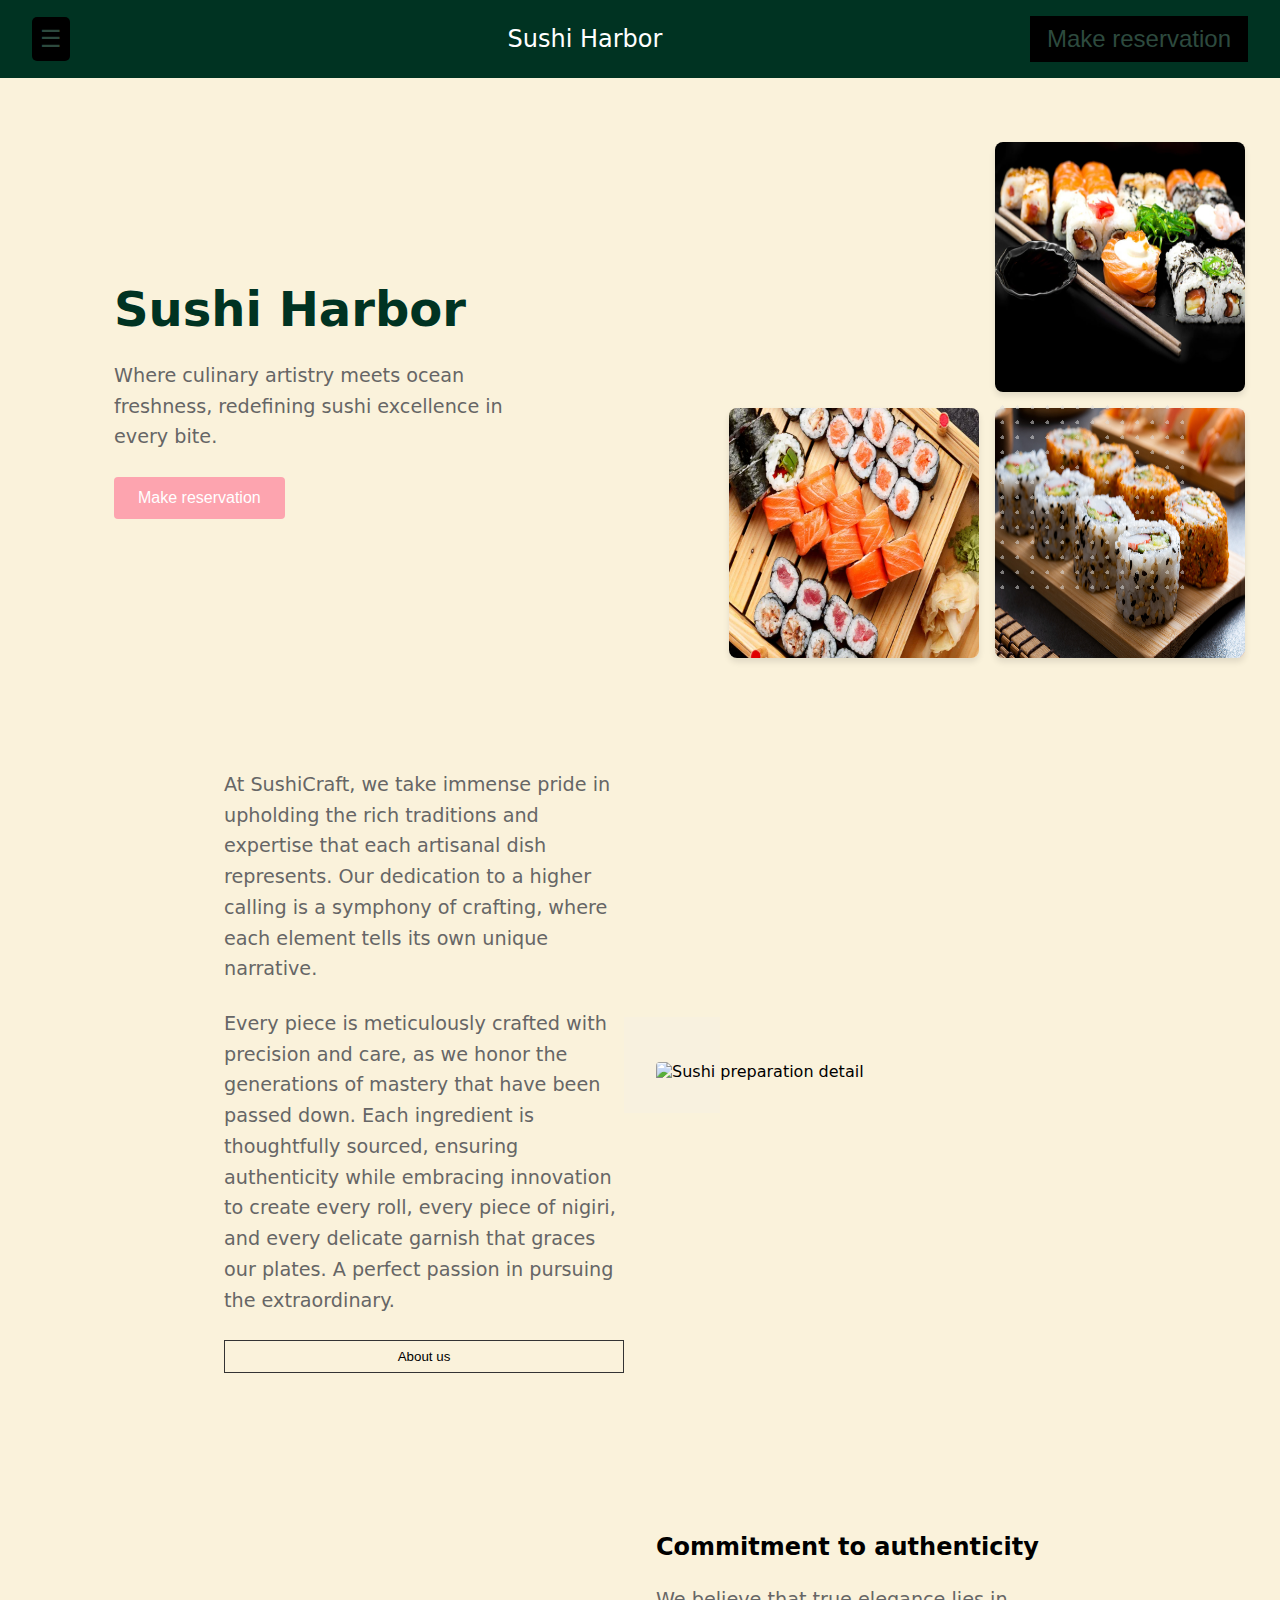
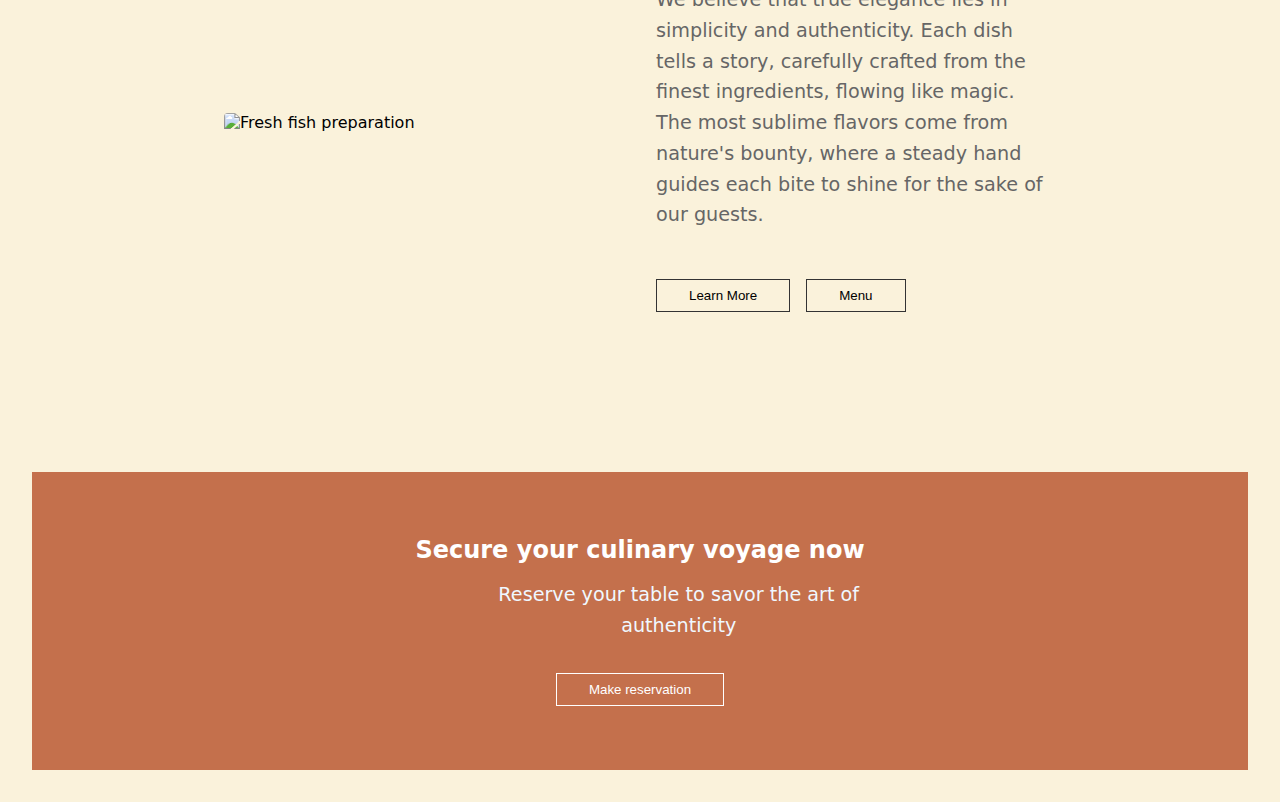
==== index.html @ a2329290 "." ====
<!DOCTYPE html>
<html lang="en">
<head>
    <meta charset="UTF-8">
    <meta name="viewport" content="width=device-width, initial-scale=1.0">
    <title>Sushi Harbor</title>
    <link rel="stylesheet" href="styles.css">
<style>
    
</style>
</head>
<body>
    <nav class="navbar">
        <button class="menu-button" onclick="toggleMenu()" style="background-color:black ; color: #2d4a3e;">☰</button>
        
        <span class="logo-text" style="margin-left: 70px;">Sushi Harbor</span>
        
     <a href="reserve.html"style="background-color:black ; color: #2d4a3e;">   <button class="reservation-button">Make reservation</button></a>
    </nav>

    <div class="mobile-menu" id="mobileMenu">
        <button class="close-button" onclick="toggleMenu()">✕</button>
        <!-- Add mobile menu content here -->
<ul><li id="li"> <a id="a" href="#">Home</a></li>
    <li id="li"> <a id="a" href="reserve.html">Reservation</a></li>
    <li id="li"> <a id="a" href="menu.html">Menu</a></li></ul>
    <li id="li"> <a id="a" href="aboutus.html">About us</a></li>
    </div>
    <main>
        <div class="hero-left" >
            
            <h1>Sushi Harbor</h1>
            <p>Where culinary artistry meets ocean freshness, redefining sushi excellence in every bite.</p>
            <a href="reserve.html" id="a"style="color:white;"> <button class="reservation-btn">Make reservation</button></a>
        </div>
        <div class="hero-right">
            <div class="image-grid" >
                <img src="rolls-sushi-sushi-rolls-wallpaper-preview.jpg" alt="Sushi with sauce" class="img1" loading="lazy">
                <img src="sushi-for-beginners-phppVXksU.webp" alt="Sushi platter" class="img2" loading="lazy">
                <img src="l-intro-1636465484.jpg" alt="Sushi rolls" class="img3" >
            </div>
            <div class="pattern"></div>
        </div>
    </div>


    <!-- Content Grid Section -->
    <section class="content-grid">
        <div class="text-content">
            <p>At SushiCraft, we take immense pride in upholding the rich traditions and expertise that each artisanal dish represents. Our dedication to a higher calling is a symphony of crafting, where each element tells its own unique narrative.</p>
            <p>Every piece is meticulously crafted with precision and care, as we honor the generations of mastery that have been passed down. Each ingredient is thoughtfully sourced, ensuring authenticity while embracing innovation to create every roll, every piece of nigiri, and every delicate garnish that graces our plates. A perfect passion in pursuing the extraordinary.</p>
            <button class="btn">About us</button>
        </div>
        <div class="image-container">
            <img src="https://img.freepik.com/premium-photo/sushi-platter-hd-8k-wallpaper-stock-photographic-image_915071-32473.jpg" alt="Sushi preparation detail">
            <div class="pattern-overlay"></div>
        </div>
    </section>

    <!-- Authenticity Section -->
    <section class="authenticity">
        <div class="image-container">
            <img src="https://img.freepik.com/premium-photo/sushi-platter-hd-8k-wallpaper-stock-photographic-image_915071-32472.jpg" alt="Fresh fish preparation">
        </div>
        <div class="text-content">
            <h2>Commitment to authenticity</h2>
            <p>We believe that true elegance lies in simplicity and authenticity. Each dish tells a story, carefully crafted from the finest ingredients, flowing like magic. The most sublime flavors come from nature's bounty, where a steady hand guides each bite to shine for the sake of our guests.</p>
            <div class="button-group">
                <button class="btn"> <a href="aboutus.html" id="a" style="color: black;">Learn More</a></button>
                <button class="btn"><a href="menu.html" id="a" style="color: black;"> Menu</button></a>
            </div>
        </div>
    </section>

    <!-- CTA Section -->
    <section class="cta" style="width: 100%;">
        <h2>Secure your culinary voyage now</h2>
        <p id="p" style="color: aliceblue;">Reserve your table to savor the art of authenticity</p>
        <a href="reserve.html"><button class="btn btn-white">Make reservation</button></a>
    </section>
    </main>

    <script src="script.js">



    </script>
</body>
</html>
---- styles.css ----
:root {
    --primary-green: #003322;
    --primary-salmon: #FDA4AF;
    --background: #faf2db;
    
    --highlight: #FF6347;
    --secondary: #FFD700;
    --third:#003322;
}

* {
    margin: 0;
    padding: 0;
    box-sizing: border-box;
}

body {
    font-family: system-ui, -apple-system, sans-serif;
    background-color: var(--background);
    min-height: 100vh;
}

.navbar {
    background-color: var(--primary-green);
    padding: 1rem 2rem;
    display: flex;
    justify-content: space-between;
    align-items: center;
    animation: slideIn 1s ease-out;
}

.menu-button, .reservation-button {
    background: var(--highlight);
    border: none;
    color: white;
    cursor: pointer;
    font-size: 1.5rem;
    padding: 0.5rem;
    border-radius: 5px;
    transition: background-color 0.3s ease, transform 0.3s ease;
}

.menu-button:hover, .reservation-button:hover {
    background-color: var(--secondary);
    transform: scale(1.1);
}

.logo-container {
    display: flex;
    align-items: center;
    gap: 0.5rem;
    color: white;
    text-decoration: none;
}

.logo-image {
    width: 24px;
    height: 24px;
}

.logo-text {
    font-size: 1.5rem;
    color: white;
    animation: fadeIn 2s ease-in;
}

.mobile-menu {
    display: none;
    position: fixed;
    top: 0;
    left: 0;
    width: 100%;
    height: 100%;
    z-index: 1000;
    background-color: var(--primary-green);
    padding: 2rem;
    animation: slideIn 0.5s ease-out;
}

.mobile-menu.active {
    display: block;
}

.close-button {
    background: none;
    border: none;
    color: white;
    font-size: 1.5rem;
    position: absolute;
    right: 2rem;
    top: 2rem;
    cursor: pointer;
}

#li {
    font-size: 25px;
    list-style-type: none;
    margin-top: 20px;
    animation: fadeIn 1s ease-in;
}

#a {
    text-decoration: none;
    color: white;
    transition: color 0.3s ease;
}

#a:hover {
    color: var(--secondary);
}

@keyframes slideIn {
    from {
        transform: translateX(-100%);
    }
    to {
        transform: translateX(0);
    }
}

@keyframes fadeIn {
    from {
        opacity: 0;
    }
    to {
        opacity: 1;
    }
}
.mobile-menu.active {
    display: block;
}

.close-button {
    background: none;
    border: none;
    color: white;
    font-size: 1.5rem;
    position: absolute;
    right: 2rem;
    top: 2rem;
    cursor: pointer;
}
/* Hero Section */
.hero {
    height: 100vh;
    width: 100%;
    overflow: hidden;
    position: relative;
    
}

.hero img {
    width: 96%;
    height:500px;
    border-radius: 20px;
    margin: 30px;
}

/* Content Grid Section */
.content-grid {
    max-width: 1200px;
    margin: 4rem auto;
    padding: 0 2rem;
    display: grid;
    grid-template-columns: 1fr 1fr;
    gap: 2rem;
    align-items: center;
}

.text-content {
    display: flex;
    flex-direction: column;
    gap: 1.5rem;
}

.image-container {
    position: relative;
}

.image-container img {
    width: 100%;
    height: auto;
    border-radius: 4px;
}

.pattern-overlay {
    position: absolute;
    bottom: -2rem;
    left: -2rem;
    width: 6rem;
    height: 6rem;
    background-color: #f0f0f0;
    opacity: 0.2;
    z-index: -1;
}

/* Authenticity Section */
.authenticity {
    max-width: 1200px;
    margin: 4rem auto;
    padding: 0 2rem;
    display: grid;
    grid-template-columns: 1fr 1fr;
    gap: 2rem;
    align-items: center;
}

.button-group {
    display: flex;
    gap: 1rem;
    margin-top: 1.5rem;
}

/* CTA Section */
.cta {
    background-color: #C4704C;
    color: white;
    text-align: center;
    padding: 4rem 2rem;
    margin-top: 4rem;
}

.cta h2 {
    font-size: 1.5rem;
    margin-bottom: 1rem;
}

.cta p {
    margin-bottom: 2rem;
}

/* Buttons */
.btn {
    padding: 0.5rem 2rem;
    border: 1px solid #333;
    background: none;
    cursor: pointer;
    transition: background-color 0.3s;
}

.btn:hover {
    background-color: #f5f5f5;
}

.btn-white {
    border-color: white;
    color: white;
}

.btn-white:hover {
    background-color: rgba(255, 255, 255, 0.1);
}

/* Responsive Design */
@media (max-width: 768px) {
    .content-grid,
    .authenticity {
        grid-template-columns: 1fr;
    }

    .button-group {
        flex-direction: column;
    }

    .pattern-overlay {
        display: none;
    }
}

.header-btn {
    background-color: transparent;
    border: 1px solid white;
    color: white;
}

.reservation-btn {
    padding: 0.75rem 1.5rem;
    border-radius: 4px;
    border: none;
    background-color: var(--primary-salmon);
    color: white;
    cursor: pointer;
    transition: opacity 0.2s;
    font-size: 1rem;
}

.reservation-btn:hover {
    opacity: 0.9;
}

main {
    display: flex;
    min-height: 100vh;
    padding: 3rem 2rem 2rem;
    gap: 2rem;
    flex-wrap: wrap;
    width: 100%;
}

.hero-left {
    flex: 1;
    min-width: 300px;
    display: flex;
    flex-direction: column;
    justify-content: center;
    gap: 1.5rem;
    padding: 2rem;
    margin-left:50px;
}

.icon {
    width: 80px;
    height: 80px;
}
h1 {
    font-size: clamp(2rem, 5vw, 3rem);
    color: var(--primary-green);
}

p {
    font-size: clamp(1rem, 2vw, 1.2rem);
    line-height: 1.6;
    color: #666;
    max-width: 400px;
}

.hero-right {
    flex: 1;
    min-width: 300px;
    display: flex;
    align-items: center;
    justify-content: center;
    position: relative;
}

.image-grid {
    display: grid;
    grid-template-columns: repeat(2, 1fr);
    grid-template-rows: repeat(2, 1fr);
    gap: 1rem;
    width: 100%;
    max-width: 600px;
    aspect-ratio: 1;
    padding: 1rem;
}

.grid-img {
    width: 100%;
    height: 100%;
    object-fit: cover;
    border-radius: 8px;
    box-shadow: 0 4px 6px rgba(0,0,0,0.1);
    transition: transform 0.3s ease;
}

.grid-img:hover {
    transform: scale(1.05);
}

.img1 {
    grid-column: 2;
    border-radius: 8px;
    box-shadow: 0 4px 6px rgba(0,0,0,0.1);
    width: 250px;
    height: 250px;
    grid-row: 1;
}

.img2 {
    grid-column: 1;
    width: 250px;
    height:250px;
    grid-row: 2;
    border-radius: 8px;
    box-shadow: 0 4px 6px rgba(0,0,0,0.1);
}

.img3 {
    grid-column: 2;
    grid-row: 2;
    width: 250px;
    height: 250px;
    border-radius: 8px;
    box-shadow: 0 4px 6px rgba(0,0,0,0.1);
}

.pattern {
    position: absolute;
    width: 200px;
    height: 200px;
    right: 10%;
    top: 50%;
    background-image: radial-gradient(circle, #ddd 2px, transparent 2px);
    background-size: 15px 15px;
    opacity: 0.5;
    pointer-events: none;
}
#p{
    margin-left: 36%;
}

@media (max-width: 768px) {
    main {
        flex-direction: column;
        padding-top: 4rem;
    }
    #p{
        margin: auto;
    }

    .hero-left {
        text-align: center;
        align-items: center;
    margin: auto;
        padding: 1rem;
    }

    .image-grid {
        padding: 1.0rem;
        gap: 0.7rem;
        margin-left:35px ;
    }

    .pattern {
        display: none;
    }

    .reservation-btn {
        width: 100%;
        max-width: 300px;
    }
}

@media (max-width: 480px) {
    .header-btn {
        display: none;
    }

    .image-grid {
        grid-template-columns: 1fr;
        grid-template-rows: repeat(3, 1fr);
        gap: 1rem;
    }

    .img1, .img2, .img3 {
        grid-column: 1;
    }

    .img1 { grid-row: 1; }
    .img2 { grid-row: 2; }
    .img3 { grid-row: 3; }
}
.menu-button {
    background: none;
    border: none;
    color: var(--text-light);
    font-size: 1.5rem;
    cursor: pointer;
}

.logo {
    color: var(--text-light);
    text-decoration: none;
    font-size: 1.2rem;
}

.reservation-button {
    background: transparent;
    color: var(--text-light);
    border: 1px solid black;
    padding: 0.5rem 1rem;
    cursor: pointer;
}

.reservation-form {
    background-color: rgba(45, 74, 62, 0.95);
    max-width: 500px;
    margin: 2rem auto;
    padding: 2rem;
    border-radius: 8px;
}

.form-title {
    text-align: center;
    color: var(--accent-coral);
    margin-bottom: 2rem;
}

.section-title {
    margin: 1rem 0;
    font-weight: normal;
}

.number-grid, .time-grid {
    display: grid;
    grid-template-columns: repeat(8, 1fr);
    gap: 0.5rem;
    margin-bottom: 2rem;
}

.time-grid {
    grid-template-columns: repeat(4, 1fr);
}

.grid-button {
    padding: 0.5rem;
    background: transparent;
    border: 1px solid var(--border-color);
    color: var(--text-light);
    cursor: pointer;
    transition: all 0.3s ease;
}

.grid-button.selected {
    background-color: var(--accent-coral);
    border-color: var(--accent-coral);
}

.calendar {
    margin-bottom: 2rem;
}

.calendar-header {
    display: flex;
    justify-content: space-between;
    align-items: center;
    margin-bottom: 1rem;
}

.calendar-grid {
    display: grid;
    grid-template-columns: repeat(7, 1fr);
    gap: 0.5rem;
    text-align: center;
}

.calendar-day {
    padding: 0.5rem;
    border: 1px solid transparent;
    cursor: pointer;
}

.calendar-day:hover {
    border-color: var(--accent-coral);
}

.calendar-day.selected {
    background-color: var(--accent-coral);
}

.contact-form {
    display: grid;
    gap: 1rem;
}

input {
    padding: 0.5rem;
    background: transparent;
    border: 1px solid var(--border-color);
    color: var(--text-light);
}

.submit-button {
    background: transparent;
    color: var(--text-light);
    border: 1px solid var(--text-light);
    padding: 1rem;
    cursor: pointer;
    margin-top: 1rem;
    transition: all 0.3s ease;
}

.submit-button:hover {
    background-color: var(--accent-coral);
    border-color: var(--accent-coral);
}
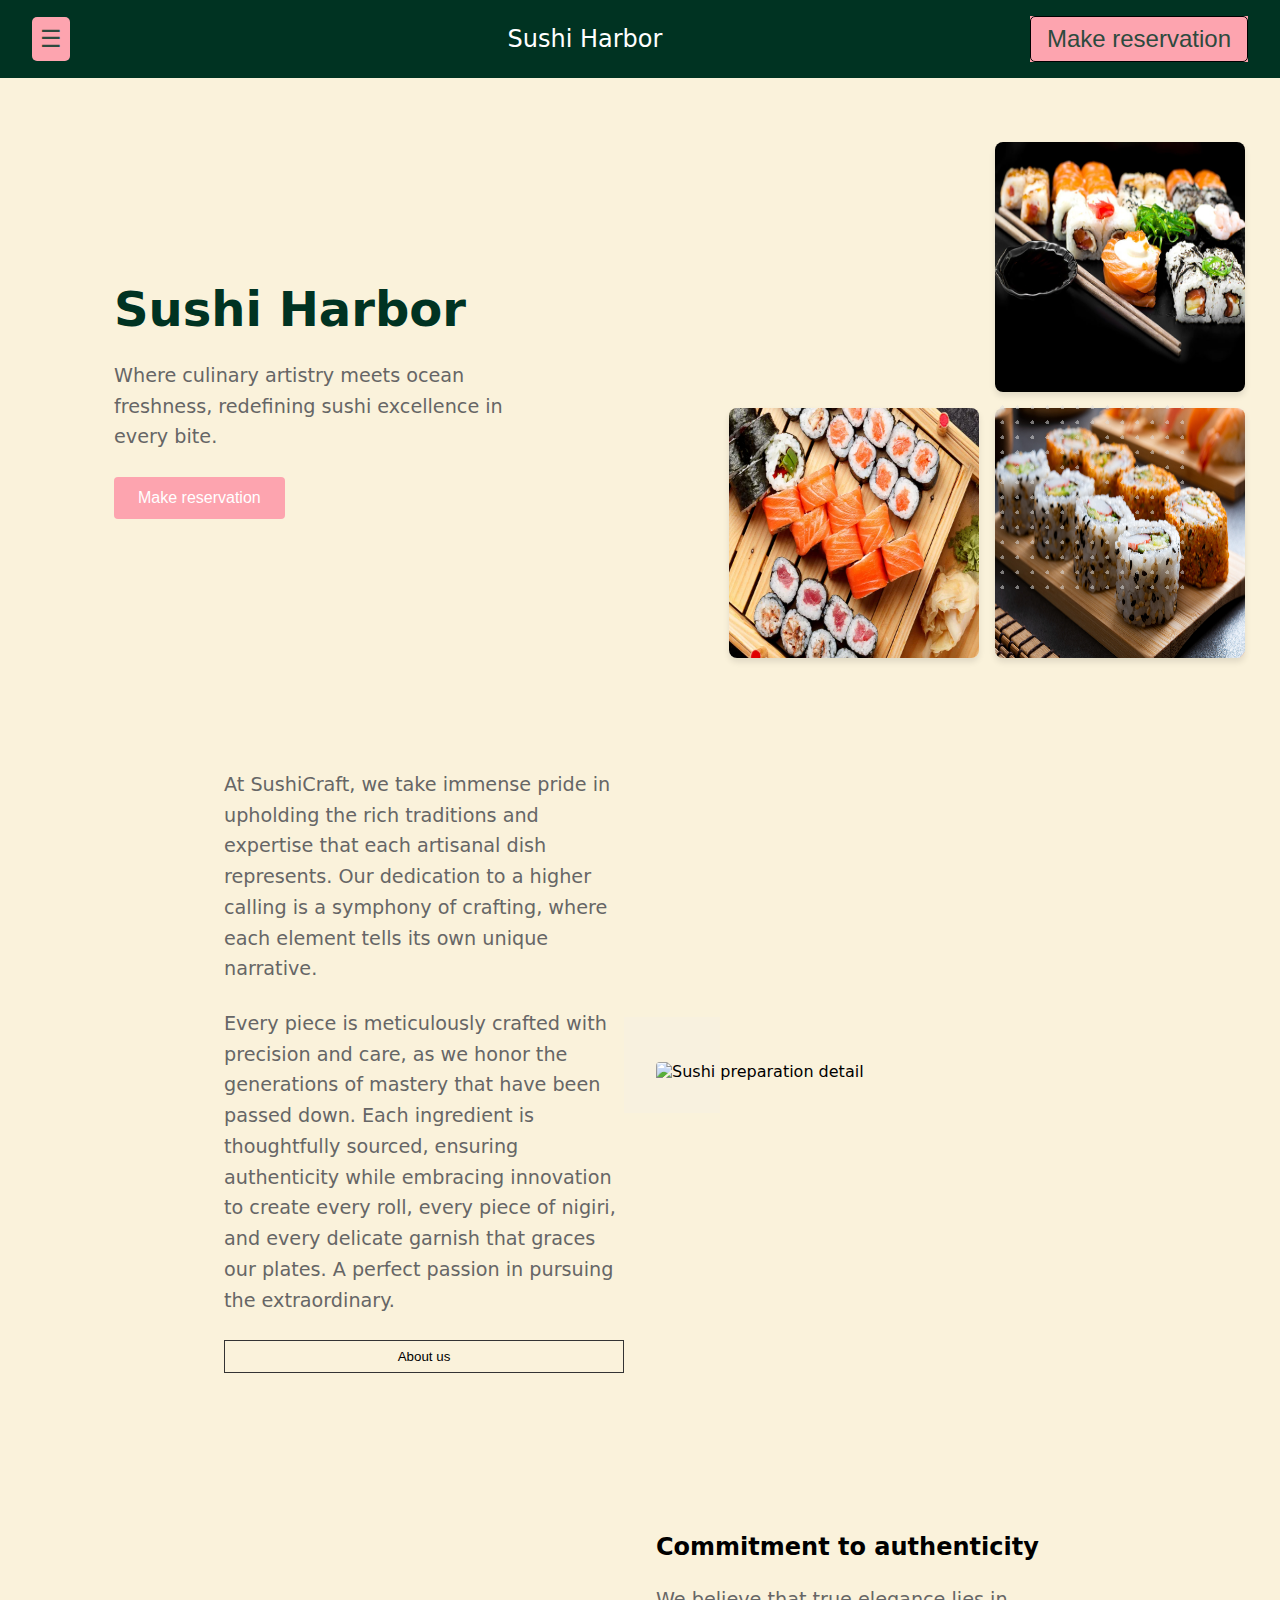
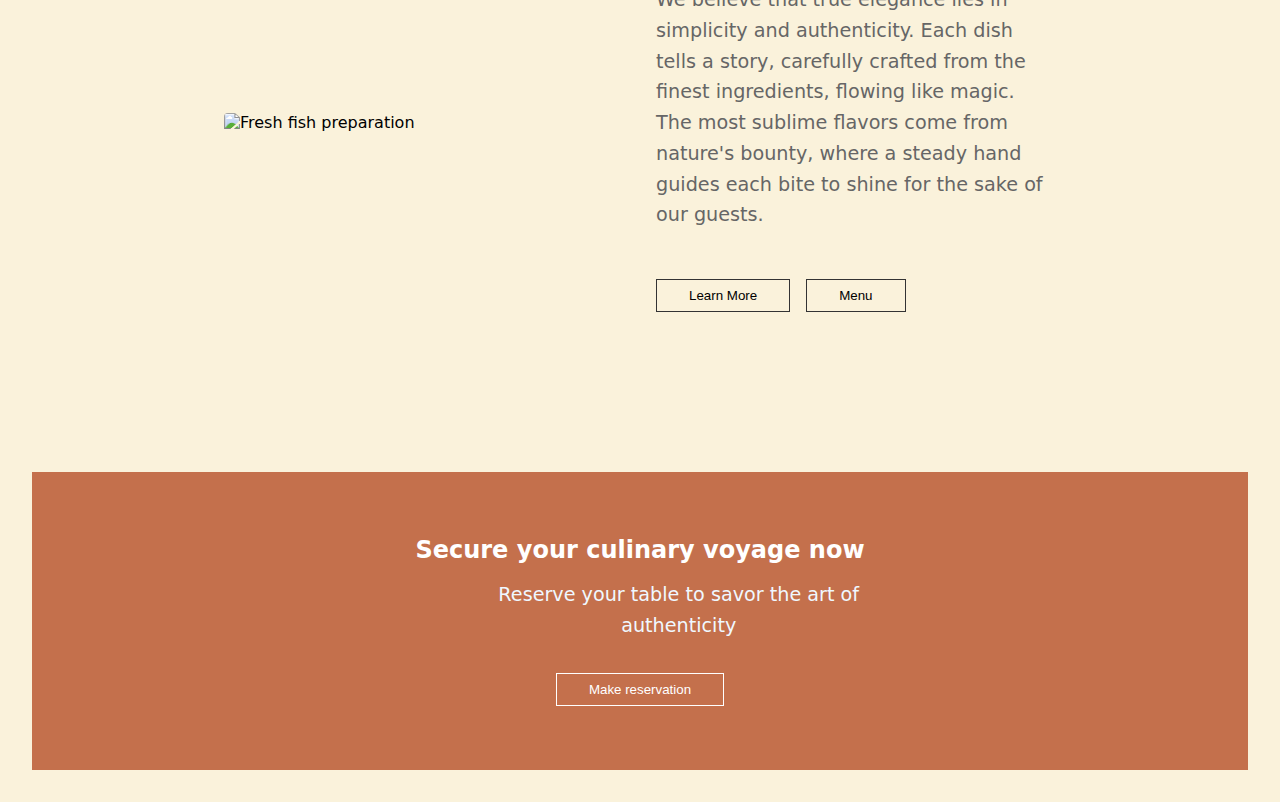
==== commit 7f15afd6: ".." ====
--- a/index.html
+++ b/index.html
@@ -11,11 +11,11 @@
 </head>
 <body>
     <nav class="navbar">
-        <button class="menu-button" onclick="toggleMenu()" style="background-color:black ; color: #2d4a3e;">☰</button>
+        <button class="menu-button" onclick="toggleMenu()" style="background-color:#FDA4AF ; color: #2d4a3e;">☰</button>
         
         <span class="logo-text" style="margin-left: 70px;">Sushi Harbor</span>
         
-     <a href="reserve.html"style="background-color:black ; color: #2d4a3e;">   <button class="reservation-button">Make reservation</button></a>
+     <a href="reserve.html"style="background-color:#FDA4AF ; color: #2d4a3e;">   <button class="reservation-button">Make reservation</button></a>
     </nav>
 
     <div class="mobile-menu" id="mobileMenu">
--- a/styles.css
+++ b/styles.css
@@ -400,6 +400,12 @@
 }
 
 @media (max-width: 768px) {
+    .reservation-button {
+        width: 100%;
+        font-size: 15px;
+        max-width: 300px;
+        background-color: #FDA4AF !important;
+    }
     main {
         flex-direction: column;
         padding-top: 4rem;
@@ -418,7 +424,12 @@
     .image-grid {
         padding: 1.0rem;
         gap: 0.7rem;
-        margin-left:35px ;
+margin-left: 11%;
+    }
+    .hero-image{
+        margin-left: -15%;
+        text-align: center;
+        max-width: 400px;
     }
 
     .pattern {
@@ -428,6 +439,10 @@
     .reservation-btn {
         width: 100%;
         max-width: 300px;
+    }
+    .logo-text{
+        font-size: 18px !important;
+        padding-left: 10px;
     }
 }
 
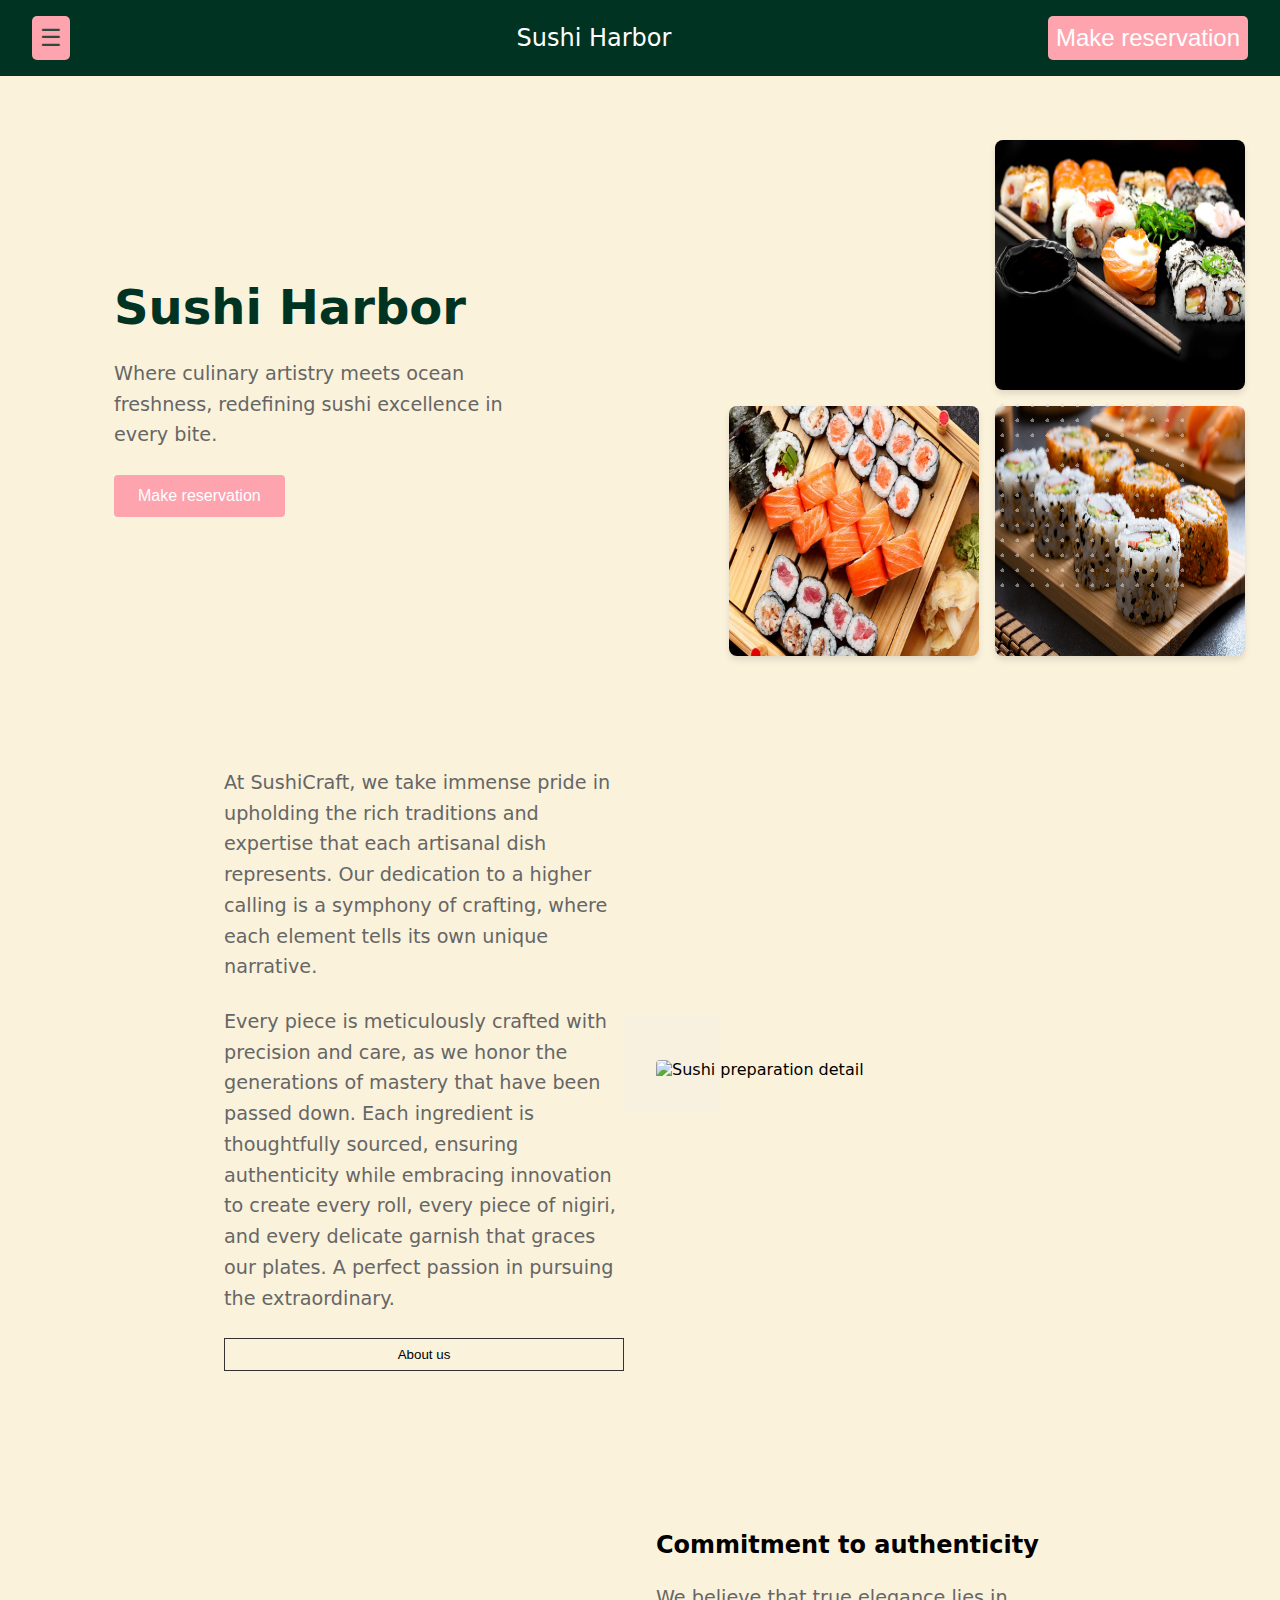
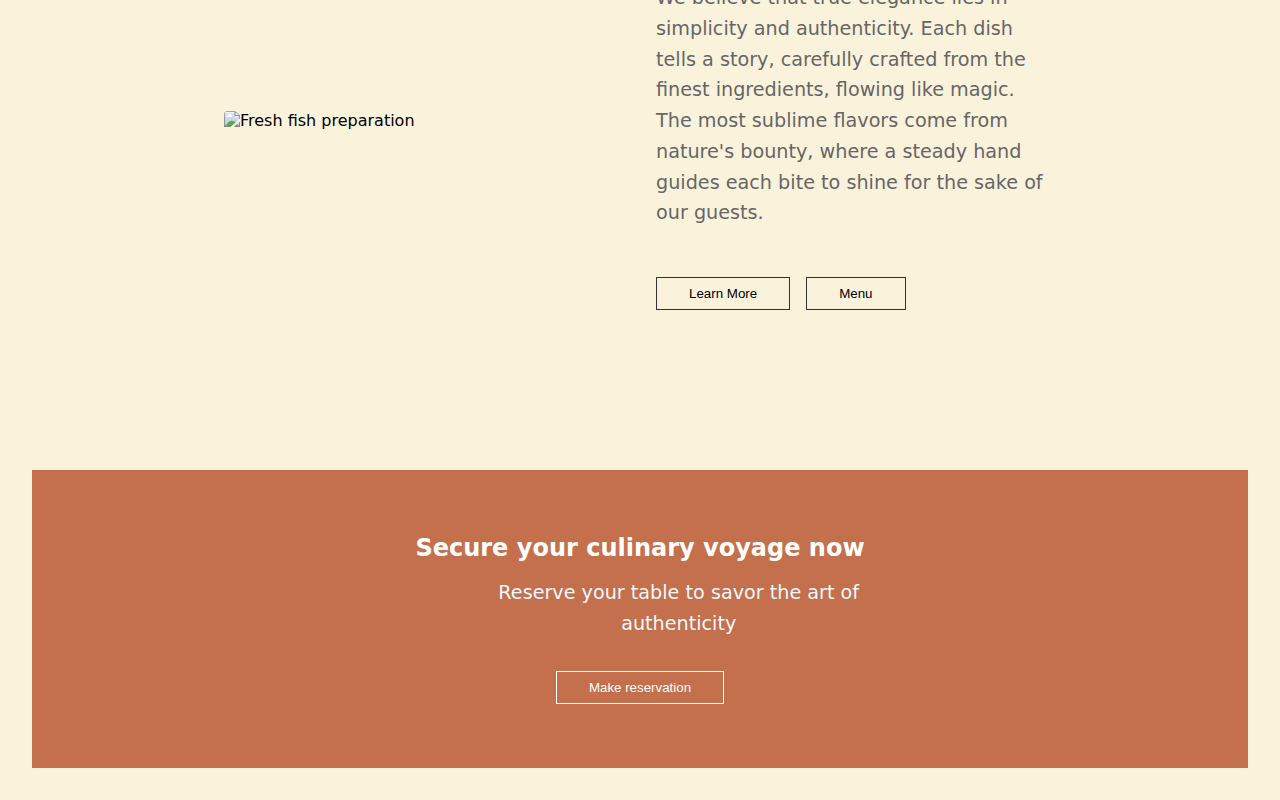
==== commit 21c11d73: "," ====
--- a/index.html
+++ b/index.html
@@ -15,7 +15,7 @@
         
         <span class="logo-text" style="margin-left: 70px;">Sushi Harbor</span>
         
-     <a href="reserve.html"style="background-color:#FDA4AF ; color: #2d4a3e;">   <button class="reservation-button">Make reservation</button></a>
+     <a href="reserve.html" style="background-color:#FDA4AF !important; color: #2d4a3e; border-radius: 5px; ">   <button class="reservation-button">Make reservation</button></a>
     </nav>
 
     <div class="mobile-menu" id="mobileMenu">
--- a/styles.css
+++ b/styles.css
@@ -1,13 +1,13 @@
+/* Root variables for colors */
 :root {
     --primary-green: #003322;
     --primary-salmon: #FDA4AF;
     --background: #faf2db;
-    
-    --highlight: #FF6347;
     --secondary: #FFD700;
-    --third:#003322;
-}
-
+    --third: #003322;
+}
+
+/* Global styles */
 * {
     margin: 0;
     padding: 0;
@@ -20,6 +20,7 @@
     min-height: 100vh;
 }
 
+/* Navbar styles */
 .navbar {
     background-color: var(--primary-green);
     padding: 1rem 2rem;
@@ -64,6 +65,7 @@
     animation: fadeIn 2s ease-in;
 }
 
+/* Mobile menu styles */
 .mobile-menu {
     display: none;
     position: fixed;
@@ -109,6 +111,7 @@
     color: var(--secondary);
 }
 
+/* Keyframes for animations */
 @keyframes slideIn {
     from {
         transform: translateX(-100%);
@@ -126,37 +129,23 @@
         opacity: 1;
     }
 }
-.mobile-menu.active {
-    display: block;
-}
-
-.close-button {
-    background: none;
-    border: none;
-    color: white;
-    font-size: 1.5rem;
-    position: absolute;
-    right: 2rem;
-    top: 2rem;
-    cursor: pointer;
-}
-/* Hero Section */
+
+/* Hero section styles */
 .hero {
     height: 100vh;
     width: 100%;
     overflow: hidden;
     position: relative;
-    
 }
 
 .hero img {
     width: 96%;
-    height:500px;
+    height: 500px;
     border-radius: 20px;
     margin: 30px;
 }
 
-/* Content Grid Section */
+/* Content grid section styles */
 .content-grid {
     max-width: 1200px;
     margin: 4rem auto;
@@ -194,7 +183,7 @@
     z-index: -1;
 }
 
-/* Authenticity Section */
+/* Authenticity section styles */
 .authenticity {
     max-width: 1200px;
     margin: 4rem auto;
@@ -211,7 +200,7 @@
     margin-top: 1.5rem;
 }
 
-/* CTA Section */
+/* CTA section styles */
 .cta {
     background-color: #C4704C;
     color: white;
@@ -229,7 +218,7 @@
     margin-bottom: 2rem;
 }
 
-/* Buttons */
+/* Button styles */
 .btn {
     padding: 0.5rem 2rem;
     border: 1px solid #333;
@@ -251,7 +240,7 @@
     background-color: rgba(255, 255, 255, 0.1);
 }
 
-/* Responsive Design */
+/* Responsive design */
 @media (max-width: 768px) {
     .content-grid,
     .authenticity {
@@ -305,13 +294,14 @@
     justify-content: center;
     gap: 1.5rem;
     padding: 2rem;
-    margin-left:50px;
+    margin-left: 50px;
 }
 
 .icon {
     width: 80px;
     height: 80px;
 }
+
 h1 {
     font-size: clamp(2rem, 5vw, 3rem);
     color: var(--primary-green);
@@ -369,7 +359,7 @@
 .img2 {
     grid-column: 1;
     width: 250px;
-    height:250px;
+    height: 250px;
     grid-row: 2;
     border-radius: 8px;
     box-shadow: 0 4px 6px rgba(0,0,0,0.1);
@@ -395,11 +385,12 @@
     opacity: 0.5;
     pointer-events: none;
 }
-#p{
+
+#p {
     margin-left: 36%;
 }
 
-@media (max-width: 768px) {
+@media (max-width: 1188px) {
     .reservation-button {
         width: 100%;
         font-size: 15px;
@@ -410,83 +401,100 @@
         flex-direction: column;
         padding-top: 4rem;
     }
-    #p{
+    #p {
         margin: auto;
     }
-
     .hero-left {
         text-align: center;
         align-items: center;
-    margin: auto;
+        margin: auto;
         padding: 1rem;
     }
-
     .image-grid {
         padding: 1.0rem;
         gap: 0.7rem;
-margin-left: 11%;
-    }
-    .hero-image{
+        margin-left: 10%;
+    }
+    .hero-image {
         margin-left: -15%;
         text-align: center;
         max-width: 400px;
     }
-
     .pattern {
         display: none;
     }
-
     .reservation-btn {
         width: 100%;
         max-width: 300px;
     }
-    .logo-text{
+    .logo-text {
         font-size: 18px !important;
         padding-left: 10px;
     }
 }
 
 @media (max-width: 480px) {
+    .logo-text {
+        font-size: 16px !important;
+        margin-left: 15% !important;
+        padding-right: 28px !important;
+    }
+    .reservation-button {
+        border-radius: 10px !important;
+        width: 100%;
+        font-size: 14px;
+        max-width: 300px;
+        background-color: #FDA4AF !important;
+    }
+    .image-grid {
+        padding: 1.0rem;
+        gap: 0.7rem;
+        margin-left: auto;
+    }
     .header-btn {
         display: none;
     }
-
+    .hero-image {
+        margin-left: -12%;
+        text-align: center;
+        max-width: 400px;
+    }
+    .navbar {
+        width: 100%;
+    }
     .image-grid {
         grid-template-columns: 1fr;
         grid-template-rows: repeat(3, 1fr);
         gap: 1rem;
     }
-
     .img1, .img2, .img3 {
         grid-column: 1;
     }
-
     .img1 { grid-row: 1; }
     .img2 { grid-row: 2; }
     .img3 { grid-row: 3; }
-}
-.menu-button {
-    background: none;
-    border: none;
-    color: var(--text-light);
-    font-size: 1.5rem;
-    cursor: pointer;
-}
-
-.logo {
-    color: var(--text-light);
-    text-decoration: none;
-    font-size: 1.2rem;
-}
-
-.reservation-button {
-    background: transparent;
-    color: var(--text-light);
-    border: 1px solid black;
-    padding: 0.5rem 1rem;
-    cursor: pointer;
-}
-
+    .menu-button {
+        background: none;
+        border: none;
+        color: var(--text-light);
+        font-size: 1.5rem;
+        cursor: pointer;
+    }
+    .logo {
+        color: var(--text-light);
+        text-decoration: none;
+        font-size: 1.2rem;
+    }
+    .reservation-button {
+        background: transparent;
+        color: var(--text-light);
+        border: 1px solid black;
+        padding: 0.5rem 1rem;
+        cursor: pointer;
+    }
+}
+
+/* Reservation form styles */
 .reservation-form {
     background-color: rgba(45, 74, 62, 0.95);
     max-width: 500px;
@@ -583,9 +591,4 @@
     cursor: pointer;
     margin-top: 1rem;
     transition: all 0.3s ease;
-}
-
-.submit-button:hover {
-    background-color: var(--accent-coral);
-    border-color: var(--accent-coral);
 }